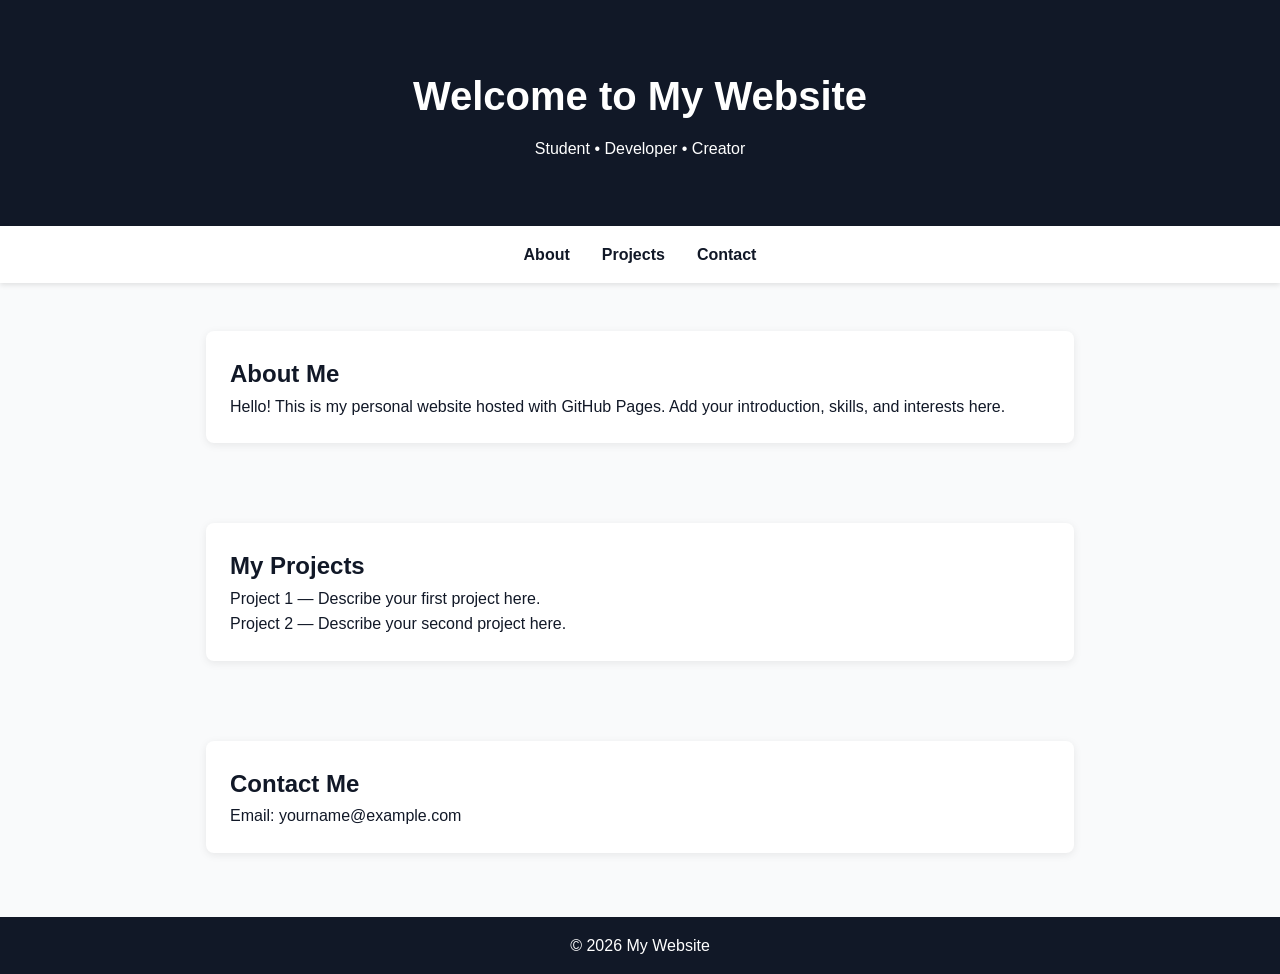
==== index.html @ 533569d4 "Rename HTML/index.html to index.html Move to root file" ====
<!DOCTYPE html>
<html lang="en">
<head>
    <meta charset="UTF-8">
    <meta name="viewport" content="width=device-width, initial-scale=1.0">
    <title>My Portfolio</title>
    <style>
        :root {
            --primary: #2563eb;
            --dark: #111827;
            --light: #f9fafb;
        }

        * {
            box-sizing: border-box;
            margin: 0;
            padding: 0;
        }

        body {
            font-family: Arial, sans-serif;
            line-height: 1.6;
            color: var(--dark);
            background: var(--light);
        }

        header {
            background: var(--dark);
            color: white;
            padding: 4rem 1rem;
            text-align: center;
        }

        header h1 {
            font-size: 2.5rem;
            margin-bottom: 0.5rem;
        }

        nav {
            background: white;
            box-shadow: 0 2px 5px rgba(0, 0, 0, 0.1);
        }

        nav ul {
            display: flex;
            justify-content: center;
            list-style: none;
        }

        nav a {
            display: block;
            padding: 1rem;
            color: var(--dark);
            text-decoration: none;
            font-weight: bold;
        }

        nav a:hover {
            color: var(--primary);
        }

        section {
            max-width: 900px;
            margin: 2rem auto;
            padding: 1rem;
        }

        .card {
            background: white;
            padding: 1.5rem;
            margin-bottom: 1rem;
            border-radius: 8px;
            box-shadow: 0 2px 8px rgba(0, 0, 0, 0.08);
        }

        footer {
            background: var(--dark);
            color: white;
            text-align: center;
            padding: 1rem;
            margin-top: 2rem;
        }

        @media (max-width: 600px) {
            header h1 {
                font-size: 2rem;
            }
        }
    </style>
</head>
<body>
    <header>
        <h1>Welcome to My Website</h1>
        <p>Student • Developer • Creator</p>
    </header>

    <nav>
        <ul>
            <li><a href="#about">About</a></li>
            <li><a href="#projects">Projects</a></li>
            <li><a href="#contact">Contact</a></li>
        </ul>
    </nav>

    <main>
        <section id="about">
            <div class="card">
                <h2>About Me</h2>
                <p>Hello! This is my personal website hosted with GitHub Pages. Add your introduction, skills, and interests here.</p>
            </div>
        </section>

        <section id="projects">
            <div class="card">
                <h2>My Projects</h2>
                <p>Project 1 — Describe your first project here.</p>
                <p>Project 2 — Describe your second project here.</p>
            </div>
        </section>

        <section id="contact">
            <div class="card">
                <h2>Contact Me</h2>
                <p>Email: yourname@example.com</p>
            </div>
        </section>
    </main>

    <footer>
        <p>&copy; 2026 My Website</p>
    </footer>
</body>
</html>
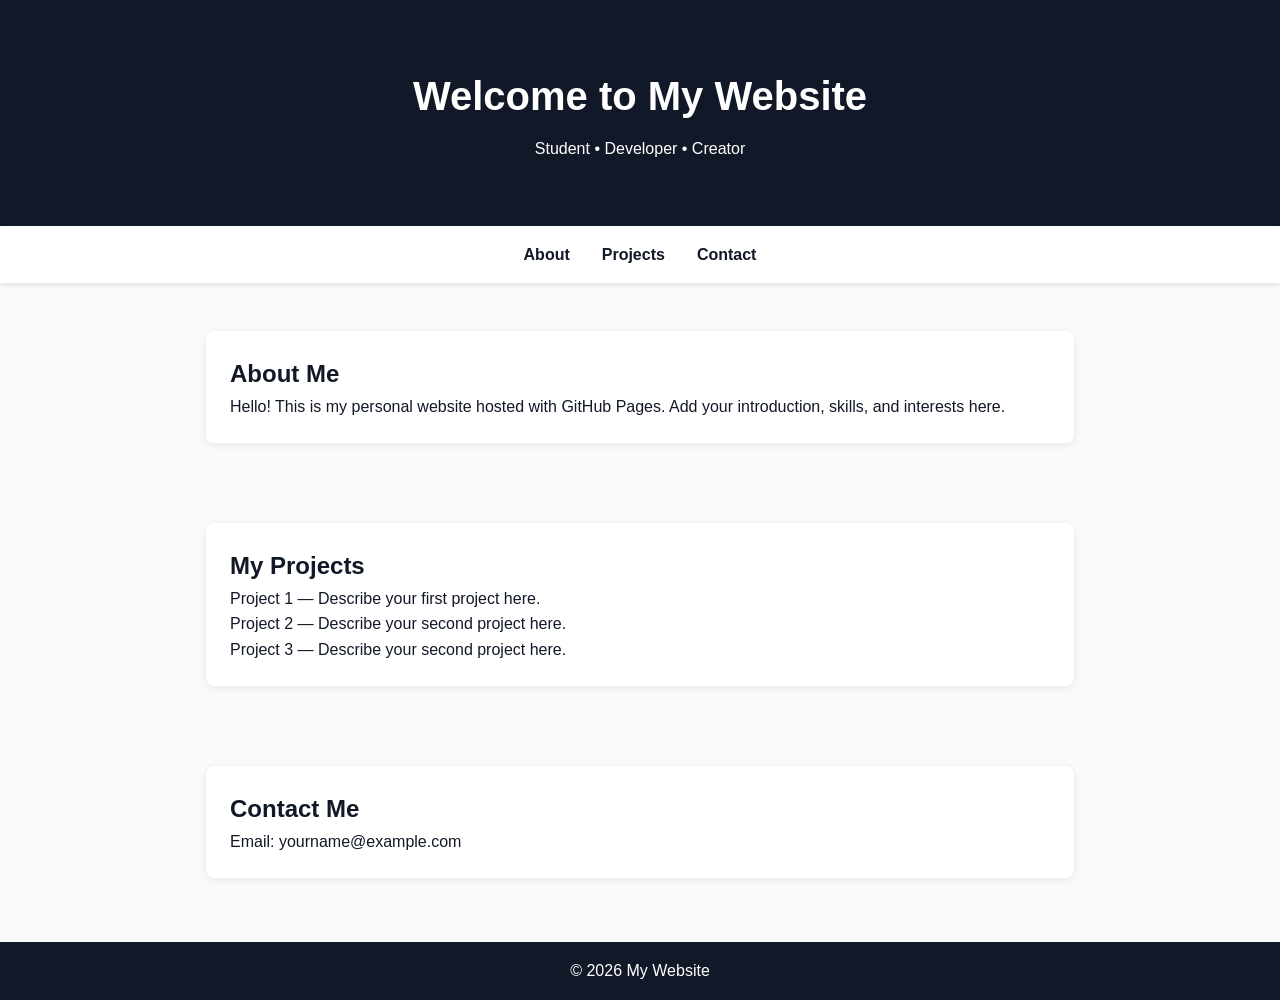
==== commit 53c3b615: "Add description for Project 3 in index.html" ====
--- a/index.html
+++ b/index.html
@@ -115,6 +115,7 @@
                 <h2>My Projects</h2>
                 <p>Project 1 — Describe your first project here.</p>
                 <p>Project 2 — Describe your second project here.</p>
+                <p>Project 3 — Describe your second project here.</p>
             </div>
         </section>
 
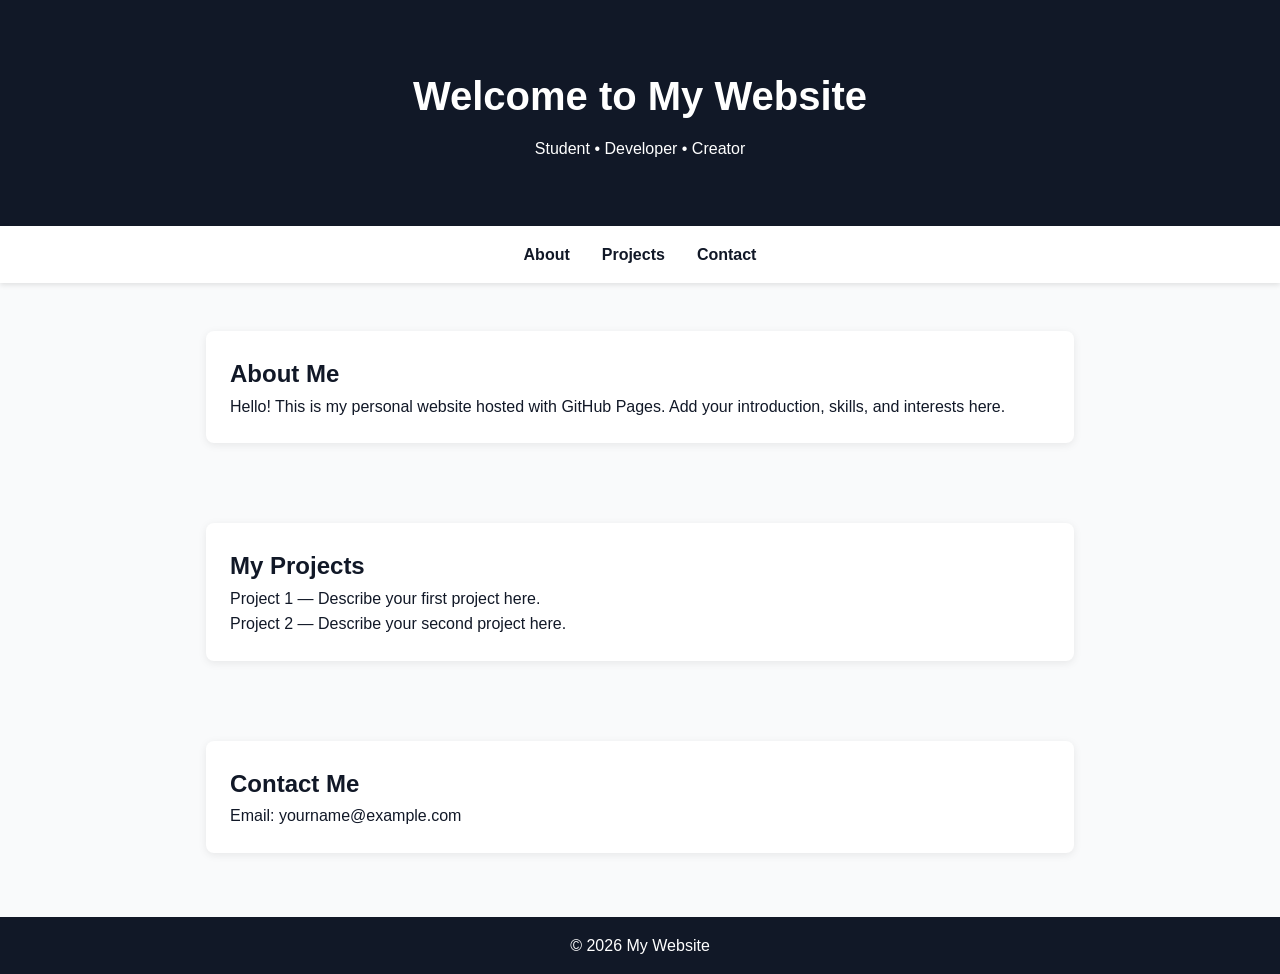
==== commit c3940c57: "New Css File Linked and No Change Occured" ====
--- a/index.html
+++ b/index.html
@@ -4,89 +4,7 @@
     <meta charset="UTF-8">
     <meta name="viewport" content="width=device-width, initial-scale=1.0">
     <title>My Portfolio</title>
-    <style>
-        :root {
-            --primary: #2563eb;
-            --dark: #111827;
-            --light: #f9fafb;
-        }
-
-        * {
-            box-sizing: border-box;
-            margin: 0;
-            padding: 0;
-        }
-
-        body {
-            font-family: Arial, sans-serif;
-            line-height: 1.6;
-            color: var(--dark);
-            background: var(--light);
-        }
-
-        header {
-            background: var(--dark);
-            color: white;
-            padding: 4rem 1rem;
-            text-align: center;
-        }
-
-        header h1 {
-            font-size: 2.5rem;
-            margin-bottom: 0.5rem;
-        }
-
-        nav {
-            background: white;
-            box-shadow: 0 2px 5px rgba(0, 0, 0, 0.1);
-        }
-
-        nav ul {
-            display: flex;
-            justify-content: center;
-            list-style: none;
-        }
-
-        nav a {
-            display: block;
-            padding: 1rem;
-            color: var(--dark);
-            text-decoration: none;
-            font-weight: bold;
-        }
-
-        nav a:hover {
-            color: var(--primary);
-        }
-
-        section {
-            max-width: 900px;
-            margin: 2rem auto;
-            padding: 1rem;
-        }
-
-        .card {
-            background: white;
-            padding: 1.5rem;
-            margin-bottom: 1rem;
-            border-radius: 8px;
-            box-shadow: 0 2px 8px rgba(0, 0, 0, 0.08);
-        }
-
-        footer {
-            background: var(--dark);
-            color: white;
-            text-align: center;
-            padding: 1rem;
-            margin-top: 2rem;
-        }
-
-        @media (max-width: 600px) {
-            header h1 {
-                font-size: 2rem;
-            }
-        }
-    </style>
+    <link rel="stylesheet" href="./CSS/stylesheet.css">
 </head>
 <body>
     <header>
@@ -115,7 +33,6 @@
                 <h2>My Projects</h2>
                 <p>Project 1 — Describe your first project here.</p>
                 <p>Project 2 — Describe your second project here.</p>
-                <p>Project 3 — Describe your second project here.</p>
             </div>
         </section>
 
--- a/CSS/stylesheet.css
+++ b/CSS/stylesheet.css
@@ -0,0 +1,81 @@
+:root {
+            --primary: #2563eb;
+            --dark: #111827;
+            --light: #f9fafb;
+        }
+
+        * {
+            box-sizing: border-box;
+            margin: 0;
+            padding: 0;
+        }
+
+        body {
+            font-family: Arial, sans-serif;
+            line-height: 1.6;
+            color: var(--dark);
+            background: var(--light);
+        }
+
+        header {
+            background: var(--dark);
+            color: white;
+            padding: 4rem 1rem;
+            text-align: center;
+        }
+
+        header h1 {
+            font-size: 2.5rem;
+            margin-bottom: 0.5rem;
+        }
+
+        nav {
+            background: white;
+            box-shadow: 0 2px 5px rgba(0, 0, 0, 0.1);
+        }
+
+        nav ul {
+            display: flex;
+            justify-content: center;
+            list-style: none;
+        }
+
+        nav a {
+            display: block;
+            padding: 1rem;
+            color: var(--dark);
+            text-decoration: none;
+            font-weight: bold;
+        }
+
+        nav a:hover {
+            color: var(--primary);
+        }
+
+        section {
+            max-width: 900px;
+            margin: 2rem auto;
+            padding: 1rem;
+        }
+
+        .card {
+            background: white;
+            padding: 1.5rem;
+            margin-bottom: 1rem;
+            border-radius: 8px;
+            box-shadow: 0 2px 8px rgba(0, 0, 0, 0.08);
+        }
+
+        footer {
+            background: var(--dark);
+            color: white;
+            text-align: center;
+            padding: 1rem;
+            margin-top: 2rem;
+        }
+
+        @media (max-width: 600px) {
+            header h1 {
+                font-size: 2rem;
+            }
+        }
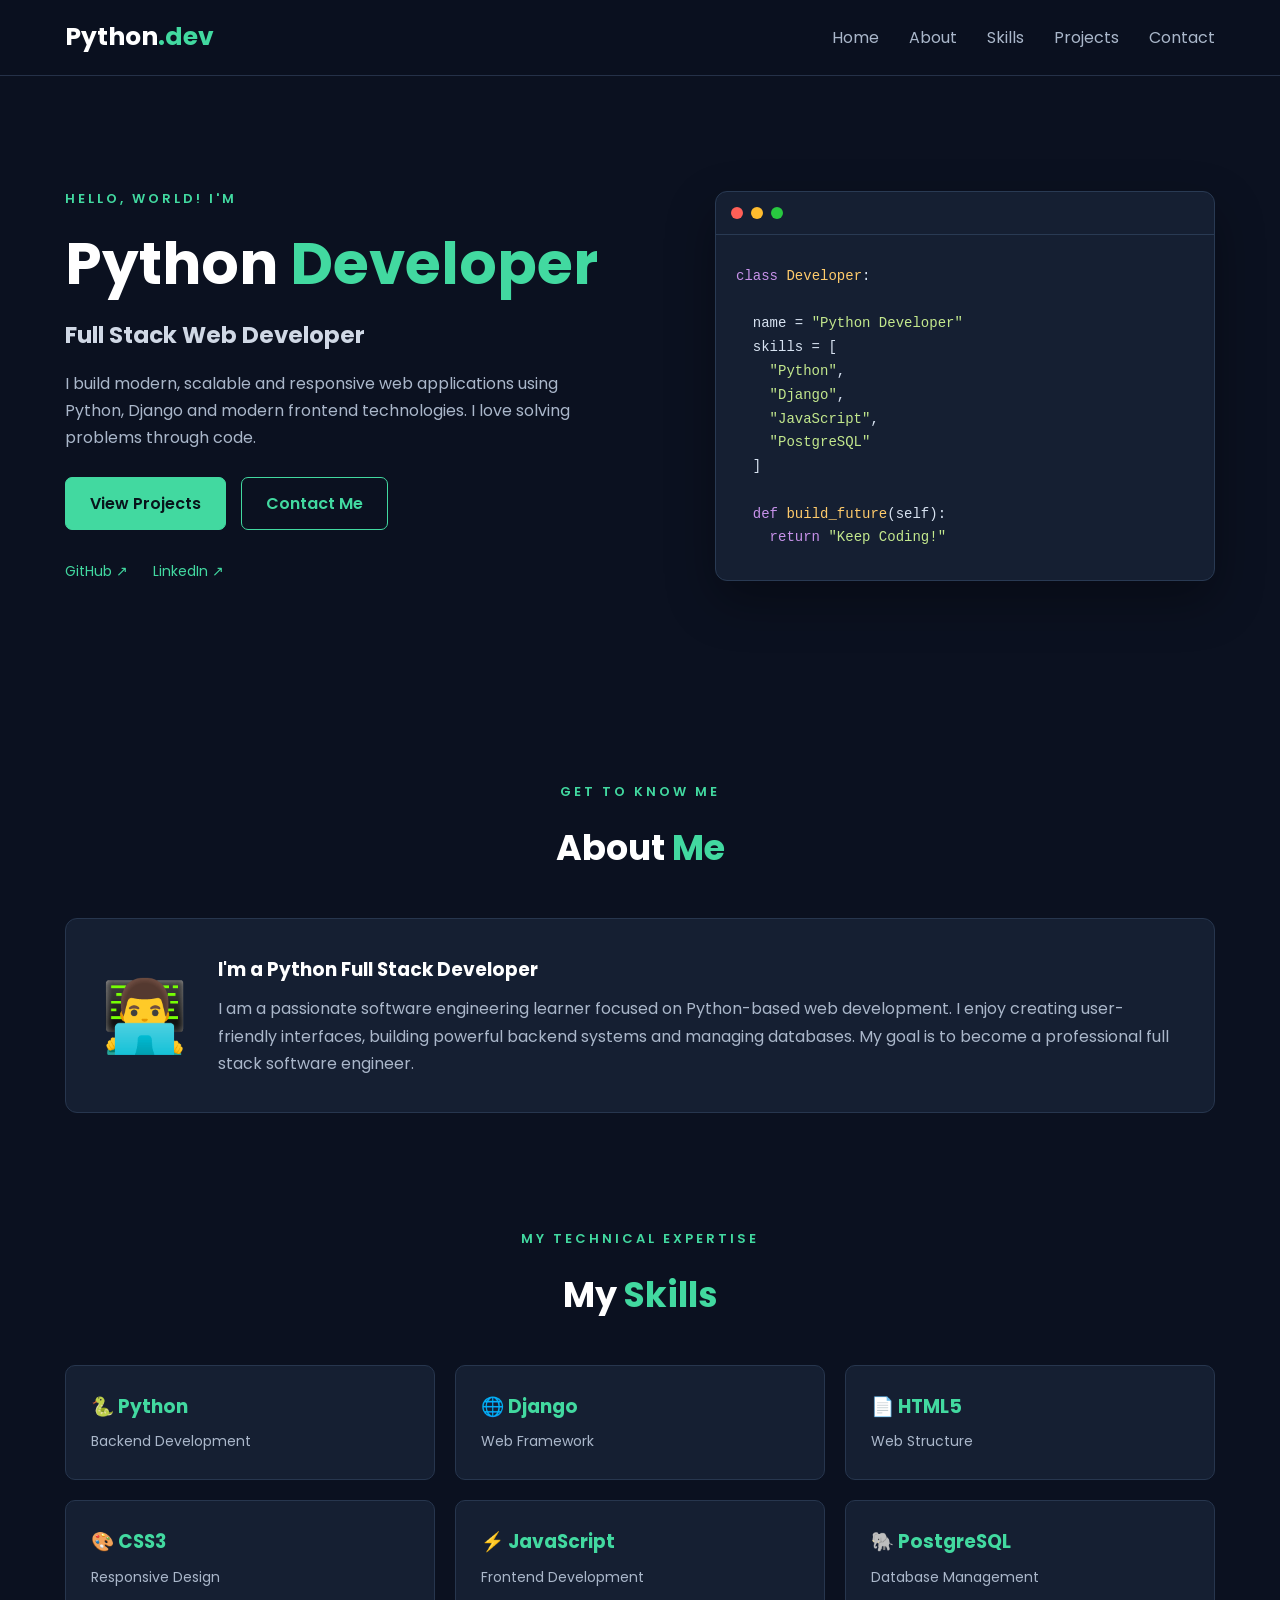
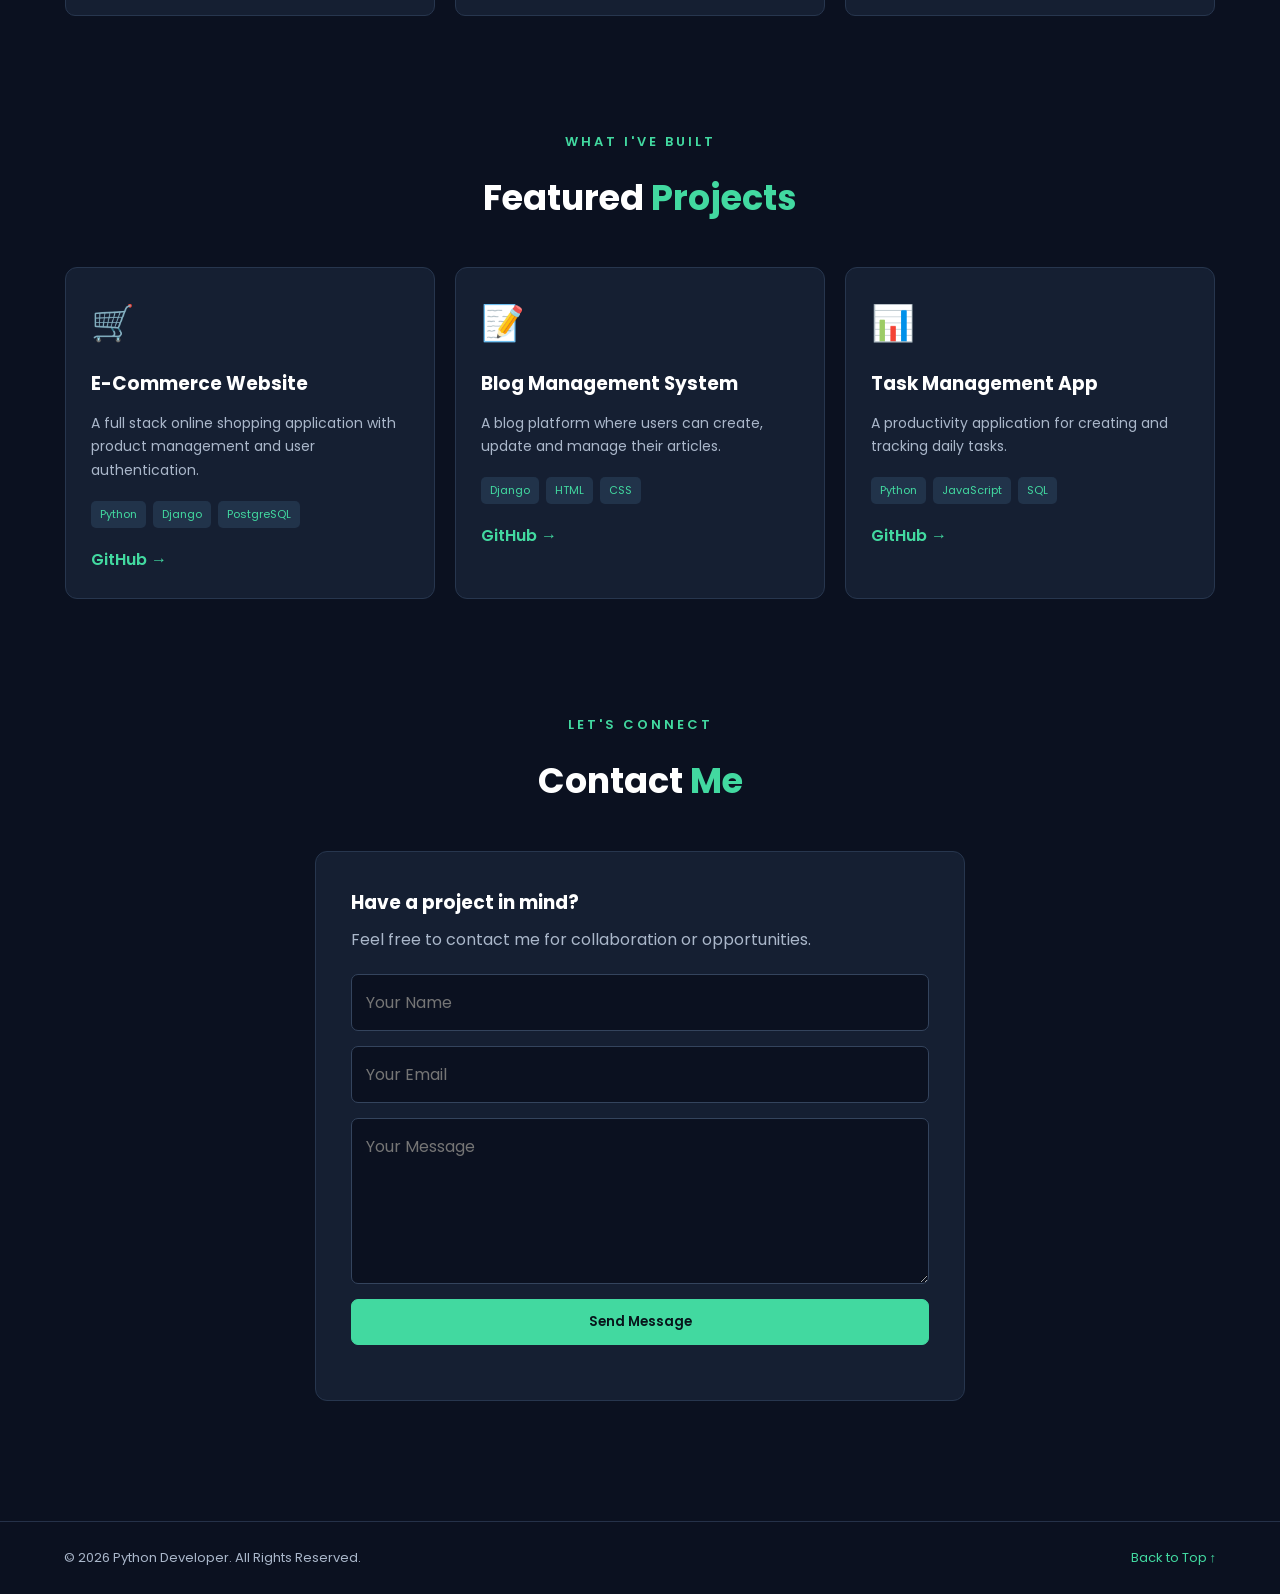
==== commit 6d78f4d8: "2 New File Add and 1 Picture Add" ====
--- a/index.html
+++ b/index.html
@@ -1,51 +1,183 @@
+
 <!DOCTYPE html>
 <html lang="en">
 <head>
-    <meta charset="UTF-8">
-    <meta name="viewport" content="width=device-width, initial-scale=1.0">
-    <title>My Portfolio</title>
-    <link rel="stylesheet" href="./CSS/stylesheet.css">
+  <meta charset="UTF-8">
+  <meta name="viewport" content="width=device-width, initial-scale=1.0">
+  <meta name="description" content="Python Full Stack Developer Portfolio">
+  <title>Python Developer | Portfolio</title>
+  <link rel="stylesheet" href="style_for_my_page.css">
+  <link rel="preconnect" href="https://fonts.googleapis.com">
+  <link href="https://fonts.googleapis.com/css2?family=Poppins:wght@300;400;500;600;700;800&display=swap" rel="stylesheet">
 </head>
 <body>
-    <header>
-        <h1>Welcome to My Website</h1>
-        <p>Student • Developer • Creator</p>
-    </header>
 
-    <nav>
-        <ul>
-            <li><a href="#about">About</a></li>
-            <li><a href="#projects">Projects</a></li>
-            <li><a href="#contact">Contact</a></li>
-        </ul>
+  <!-- Navbar -->
+  <header>
+    <nav class="navbar container">
+      <a href="#home" class="logo">Python<span>.dev</span></a>
+
+      <button class="menu-toggle" id="menuToggle" aria-label="Toggle navigation" aria-expanded="false">
+        ☰
+      </button>
+
+      <ul class="nav-links" id="navLinks">
+        <li><a href="#home">Home</a></li>
+        <li><a href="#about">About</a></li>
+        <li><a href="#skills">Skills</a></li>
+        <li><a href="#projects">Projects</a></li>
+        <li><a href="#contact">Contact</a></li>
+      </ul>
     </nav>
+  </header>
 
-    <main>
-        <section id="about">
-            <div class="card">
-                <h2>About Me</h2>
-                <p>Hello! This is my personal website hosted with GitHub Pages. Add your introduction, skills, and interests here.</p>
-            </div>
-        </section>
+  <!-- Hero -->
+  <section class="hero container" id="home">
+    <div class="hero-content">
+      <p class="subtitle">HELLO, WORLD! I'M</p>
 
-        <section id="projects">
-            <div class="card">
-                <h2>My Projects</h2>
-                <p>Project 1 — Describe your first project here.</p>
-                <p>Project 2 — Describe your second project here.</p>
-            </div>
-        </section>
+      <h1>Python <span>Developer</span></h1>
 
-        <section id="contact">
-            <div class="card">
-                <h2>Contact Me</h2>
-                <p>Email: yourname@example.com</p>
-            </div>
-        </section>
-    </main>
+      <h2>Full Stack Web Developer</h2>
 
-    <footer>
-        <p>&copy; 2026 My Website</p>
-    </footer>
+      <p class="hero-description">
+        I build modern, scalable and responsive web applications
+        using Python, Django and modern frontend technologies.
+        I love solving problems through code.
+      </p>
+
+      <div class="hero-buttons">
+        <a href="#projects" class="btn primary">View Projects</a>
+        <a href="#contact" class="btn secondary">Contact Me</a>
+      </div>
+
+      <div class="social-links">
+        <a href="https://github.com/" target="_blank" rel="noopener noreferrer">GitHub ↗</a>
+        <a href="https://linkedin.com/" target="_blank" rel="noopener noreferrer">LinkedIn ↗</a>
+      </div>
+    </div>
+
+    <div class="hero-card">
+      <div class="code-window">
+        <div class="window-header">
+          <span></span><span></span><span></span>
+        </div>
+        <pre><code><span class="purple">class</span> <span class="yellow">Developer</span>:
+
+  name = <span class="green">"Python Developer"</span>
+  skills = [
+    <span class="green">"Python"</span>,
+    <span class="green">"Django"</span>,
+    <span class="green">"JavaScript"</span>,
+    <span class="green">"PostgreSQL"</span>
+  ]
+
+  <span class="purple">def</span> <span class="yellow">build_future</span>(self):
+    <span class="purple">return</span> <span class="green">"Keep Coding!"</span></code></pre>
+      </div>
+    </div>
+  </section>
+
+  <!-- About -->
+  <section class="section container" id="about">
+    <div class="section-heading">
+      <p class="subtitle">GET TO KNOW ME</p>
+      <h2>About <span>Me</span></h2>
+    </div>
+
+    <div class="about-content">
+      <div class="about-icon">👨‍💻</div>
+      <div>
+        <h3>I'm a Python Full Stack Developer</h3>
+        <p>
+          I am a passionate software engineering learner focused on
+          Python-based web development. I enjoy creating user-friendly
+          interfaces, building powerful backend systems and managing
+          databases. My goal is to become a professional full stack
+          software engineer.
+        </p>
+      </div>
+    </div>
+  </section>
+
+  <!-- Skills -->
+  <section class="section container" id="skills">
+    <div class="section-heading">
+      <p class="subtitle">MY TECHNICAL EXPERTISE</p>
+      <h2>My <span>Skills</span></h2>
+    </div>
+
+    <div class="skills-grid">
+      <div class="skill-card"><h3>🐍 Python</h3><p>Backend Development</p></div>
+      <div class="skill-card"><h3>🌐 Django</h3><p>Web Framework</p></div>
+      <div class="skill-card"><h3>📄 HTML5</h3><p>Web Structure</p></div>
+      <div class="skill-card"><h3>🎨 CSS3</h3><p>Responsive Design</p></div>
+      <div class="skill-card"><h3>⚡ JavaScript</h3><p>Frontend Development</p></div>
+      <div class="skill-card"><h3>🐘 PostgreSQL</h3><p>Database Management</p></div>
+    </div>
+  </section>
+
+  <!-- Projects -->
+  <section class="section container" id="projects">
+    <div class="section-heading">
+      <p class="subtitle">WHAT I'VE BUILT</p>
+      <h2>Featured <span>Projects</span></h2>
+    </div>
+
+    <div class="projects-grid">
+      <article class="project-card">
+        <div class="project-icon">🛒</div>
+        <h3>E-Commerce Website</h3>
+        <p>A full stack online shopping application with product management and user authentication.</p>
+        <div class="tags"><span>Python</span><span>Django</span><span>PostgreSQL</span></div>
+        <a href="https://github.com/" target="_blank" rel="noopener noreferrer">GitHub →</a>
+      </article>
+
+      <article class="project-card">
+        <div class="project-icon">📝</div>
+        <h3>Blog Management System</h3>
+        <p>A blog platform where users can create, update and manage their articles.</p>
+        <div class="tags"><span>Django</span><span>HTML</span><span>CSS</span></div>
+        <a href="https://github.com/" target="_blank" rel="noopener noreferrer">GitHub →</a>
+      </article>
+
+      <article class="project-card">
+        <div class="project-icon">📊</div>
+        <h3>Task Management App</h3>
+        <p>A productivity application for creating and tracking daily tasks.</p>
+        <div class="tags"><span>Python</span><span>JavaScript</span><span>SQL</span></div>
+        <a href="https://github.com/" target="_blank" rel="noopener noreferrer">GitHub →</a>
+      </article>
+    </div>
+  </section>
+
+  <!-- Contact -->
+  <section class="section container" id="contact">
+    <div class="section-heading">
+      <p class="subtitle">LET'S CONNECT</p>
+      <h2>Contact <span>Me</span></h2>
+    </div>
+
+    <div class="contact-box">
+      <h3>Have a project in mind?</h3>
+      <p>Feel free to contact me for collaboration or opportunities.</p>
+
+      <form id="contactForm">
+        <input type="text" id="name" placeholder="Your Name" required>
+        <input type="email" id="email" placeholder="Your Email" required>
+        <textarea id="message" placeholder="Your Message" rows="5" required></textarea>
+        <button type="submit" class="btn primary">Send Message</button>
+      </form>
+      <p id="formStatus" role="status"></p>
+    </div>
+  </section>
+
+  <!-- Footer -->
+  <footer>
+    <p>© <span id="year"></span> Python Developer. All Rights Reserved.</p>
+    <a href="#home">Back to Top ↑</a>
+  </footer>
+
+  <script src="script.js"></script>
 </body>
 </html>
--- a/style_for_my_page.css
+++ b/style_for_my_page.css
@@ -0,0 +1,435 @@
+
+/* Global */
+* {
+  margin: 0;
+  padding: 0;
+  box-sizing: border-box;
+  scroll-behavior: smooth;
+}
+
+:root {
+  --bg: #0b1120;
+  --card: #151f32;
+  --green: #42d9a0;
+  --text: #ffffff;
+  --muted: #aab7ca;
+}
+
+body {
+  font-family: 'Poppins', sans-serif;
+  background: var(--bg);
+  color: var(--text);
+  line-height: 1.7;
+}
+
+a {
+  text-decoration: none;
+  color: inherit;
+}
+
+.container {
+  width: 90%;
+  max-width: 1150px;
+  margin: auto;
+}
+
+/* Navbar */
+header {
+  position: sticky;
+  top: 0;
+  z-index: 100;
+  background: rgba(11,17,32,.95);
+  backdrop-filter: blur(12px);
+  border-bottom: 1px solid #253148;
+}
+
+.navbar {
+  min-height: 75px;
+  display: flex;
+  align-items: center;
+  justify-content: space-between;
+}
+
+.logo {
+  font-size: 25px;
+  font-weight: 700;
+}
+
+.logo span, h1 span, h2 span {
+  color: var(--green);
+}
+
+.nav-links {
+  display: flex;
+  gap: 30px;
+  list-style: none;
+}
+
+.nav-links a {
+  color: var(--muted);
+  transition: .3s;
+}
+
+.nav-links a:hover {
+  color: var(--green);
+}
+
+.menu-toggle {
+  display: none;
+  background: transparent;
+  color: white;
+  border: 0;
+  font-size: 27px;
+  cursor: pointer;
+}
+
+/* Hero */
+.hero {
+  min-height: 620px;
+  display: grid;
+  grid-template-columns: 1.2fr 1fr;
+  align-items: center;
+  gap: 50px;
+  padding-top: 50px;
+  padding-bottom: 50px;
+}
+
+.subtitle {
+  color: var(--green);
+  font-size: 13px;
+  font-weight: 600;
+  letter-spacing: 3px;
+  margin-bottom: 15px;
+}
+
+.hero h1 {
+  font-size: clamp(35px, 5vw, 58px);
+  line-height: 1.3;
+}
+
+.hero h2 {
+  font-size: 23px;
+  margin: 15px 0;
+  color: #d0d8e5;
+}
+
+.hero-description {
+  color: var(--muted);
+  max-width: 550px;
+  margin-bottom: 25px;
+}
+
+.hero-buttons {
+  display: flex;
+  flex-wrap: wrap;
+  gap: 15px;
+}
+
+.btn {
+  display: inline-block;
+  padding: 12px 24px;
+  border-radius: 7px;
+  font-weight: 600;
+  border: 1px solid var(--green);
+  cursor: pointer;
+  font-family: inherit;
+  transition: .3s;
+}
+
+.primary {
+  background: var(--green);
+  color: #08151b;
+}
+
+.secondary {
+  color: var(--green);
+}
+
+.btn:hover {
+  transform: translateY(-3px);
+  box-shadow: 0 5px 20px #42d9a033;
+}
+
+.social-links {
+  display: flex;
+  gap: 25px;
+  margin-top: 30px;
+  color: var(--green);
+  font-size: 14px;
+}
+
+/* Code window */
+.code-window {
+  background: #151f32;
+  border: 1px solid #293a53;
+  border-radius: 12px;
+  overflow: hidden;
+  box-shadow: 0 20px 50px #0005;
+}
+
+.window-header {
+  padding: 15px;
+  border-bottom: 1px solid #293a53;
+  display: flex;
+  gap: 8px;
+}
+
+.window-header span {
+  width: 12px;
+  height: 12px;
+  border-radius: 50%;
+  background: #ff5f57;
+}
+
+.window-header span:nth-child(2) {
+  background: #febc2e;
+}
+
+.window-header span:nth-child(3) {
+  background: #28c840;
+}
+
+pre {
+  padding: 30px 20px;
+  overflow-x: auto;
+  color: #d7e2f1;
+  font-size: 14px;
+}
+
+.purple { color: #c792ea; }
+.yellow { color: #ffcb6b; }
+.green { color: #c3e88d; }
+
+/* Sections */
+.section {
+  padding-top: 85px;
+  padding-bottom: 30px;
+}
+
+.section-heading {
+  text-align: center;
+  margin-bottom: 40px;
+}
+
+.section-heading h2 {
+  font-size: 35px;
+}
+
+/* About */
+.about-content {
+  background: var(--card);
+  border: 1px solid #27364e;
+  border-radius: 12px;
+  padding: 35px;
+  display: flex;
+  align-items: center;
+  gap: 30px;
+}
+
+.about-icon {
+  font-size: 70px;
+}
+
+.about-content p {
+  color: var(--muted);
+  margin-top: 10px;
+}
+
+/* Skills */
+.skills-grid {
+  display: grid;
+  grid-template-columns: repeat(3, 1fr);
+  gap: 20px;
+}
+
+.skill-card {
+  background: var(--card);
+  padding: 25px;
+  border: 1px solid #27364e;
+  border-radius: 10px;
+  transition: .3s;
+}
+
+.skill-card:hover, .project-card:hover {
+  transform: translateY(-7px);
+  border-color: var(--green);
+}
+
+.skill-card h3 {
+  color: var(--green);
+  margin-bottom: 8px;
+}
+
+.skill-card p {
+  color: var(--muted);
+  font-size: 14px;
+}
+
+/* Projects */
+.projects-grid {
+  display: grid;
+  grid-template-columns: repeat(3, 1fr);
+  gap: 20px;
+}
+
+.project-card {
+  background: var(--card);
+  border: 1px solid #27364e;
+  border-radius: 12px;
+  padding: 25px;
+  transition: .3s;
+}
+
+.project-icon {
+  font-size: 35px;
+  margin-bottom: 15px;
+}
+
+.project-card p {
+  color: var(--muted);
+  font-size: 14px;
+  margin: 12px 0;
+}
+
+.tags {
+  display: flex;
+  flex-wrap: wrap;
+  gap: 7px;
+  margin: 18px 0;
+}
+
+.tags span {
+  background: #21334a;
+  color: var(--green);
+  padding: 4px 9px;
+  border-radius: 5px;
+  font-size: 11px;
+}
+
+.project-card a {
+  color: var(--green);
+  font-weight: 600;
+}
+
+/* Contact */
+.contact-box {
+  max-width: 650px;
+  margin: auto;
+  background: var(--card);
+  padding: 35px;
+  border-radius: 12px;
+  border: 1px solid #27364e;
+}
+
+.contact-box > p {
+  color: var(--muted);
+  margin: 8px 0 20px;
+}
+
+#contactForm {
+  display: grid;
+  gap: 15px;
+}
+
+#contactForm input,
+#contactForm textarea {
+  width: 100%;
+  padding: 14px;
+  border: 1px solid #34445d;
+  background: #0b1120;
+  color: white;
+  border-radius: 7px;
+  font: inherit;
+  outline: none;
+}
+
+#contactForm input:focus,
+#contactForm textarea:focus {
+  border-color: var(--green);
+}
+
+#formStatus {
+  color: var(--green);
+  margin-top: 12px;
+}
+
+/* Footer */
+footer {
+  margin-top: 90px;
+  padding: 25px 5%;
+  border-top: 1px solid #253148;
+  display: flex;
+  justify-content: space-between;
+  gap: 15px;
+  color: var(--muted);
+  font-size: 13px;
+}
+
+footer a {
+  color: var(--green);
+}
+
+/* Responsive */
+@media (max-width: 850px) {
+  .hero {
+    grid-template-columns: 1fr;
+    padding-top: 80px;
+  }
+
+  .skills-grid,
+  .projects-grid {
+    grid-template-columns: repeat(2, 1fr);
+  }
+}
+
+@media (max-width: 600px) {
+  .menu-toggle {
+    display: block;
+  }
+
+  .nav-links {
+    display: none;
+    position: absolute;
+    top: 75px;
+    left: 0;
+    width: 100%;
+    background: #111b2c;
+    padding: 20px 5%;
+    flex-direction: column;
+    gap: 15px;
+  }
+
+  .nav-links.active {
+    display: flex;
+  }
+
+  .hero {
+    min-height: auto;
+    padding-top: 65px;
+  }
+
+  .hero h1 {
+    font-size: 38px;
+  }
+
+  .skills-grid,
+  .projects-grid {
+    grid-template-columns: 1fr;
+  }
+
+  .about-content {
+    flex-direction: column;
+    text-align: center;
+    padding: 25px;
+  }
+
+  .contact-box {
+    padding: 20px;
+  }
+
+footer {
+    flex-direction: column;
+    align-items: center;
+    text-align: center;
+    }
+}
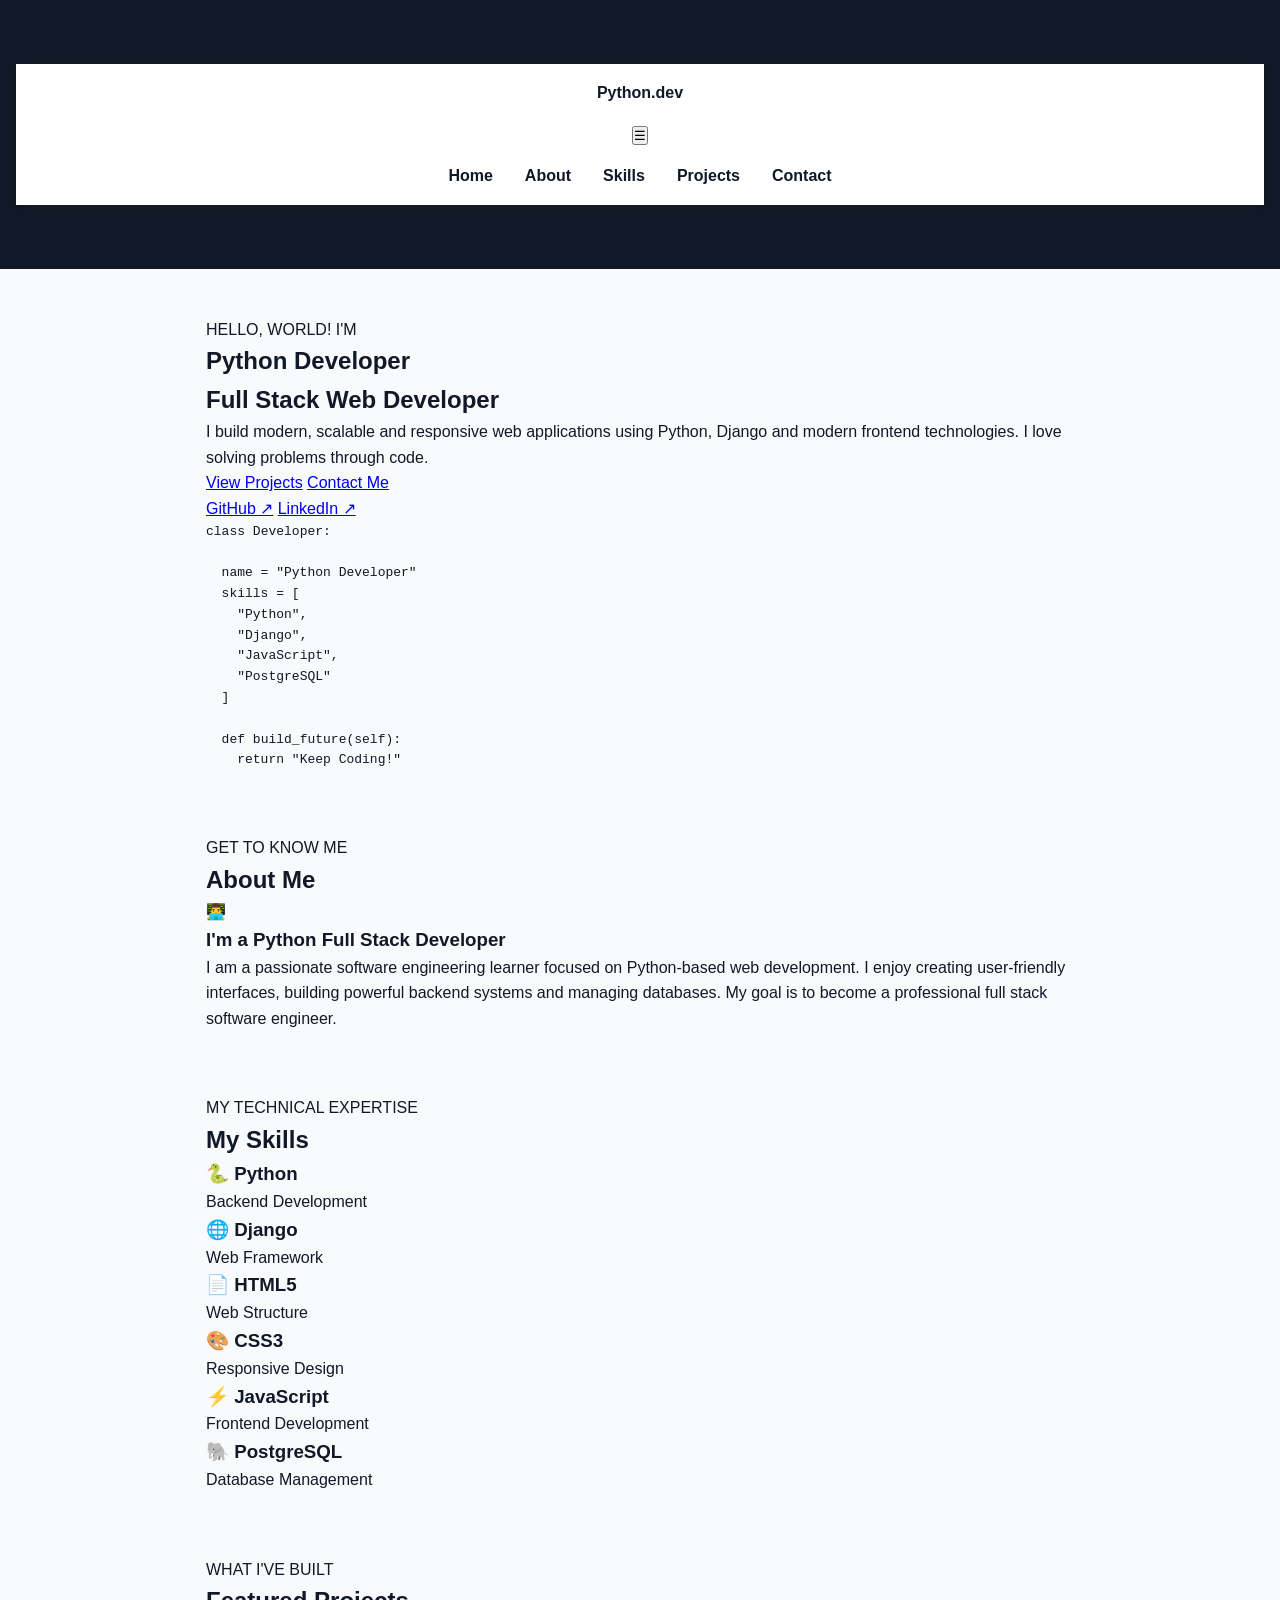
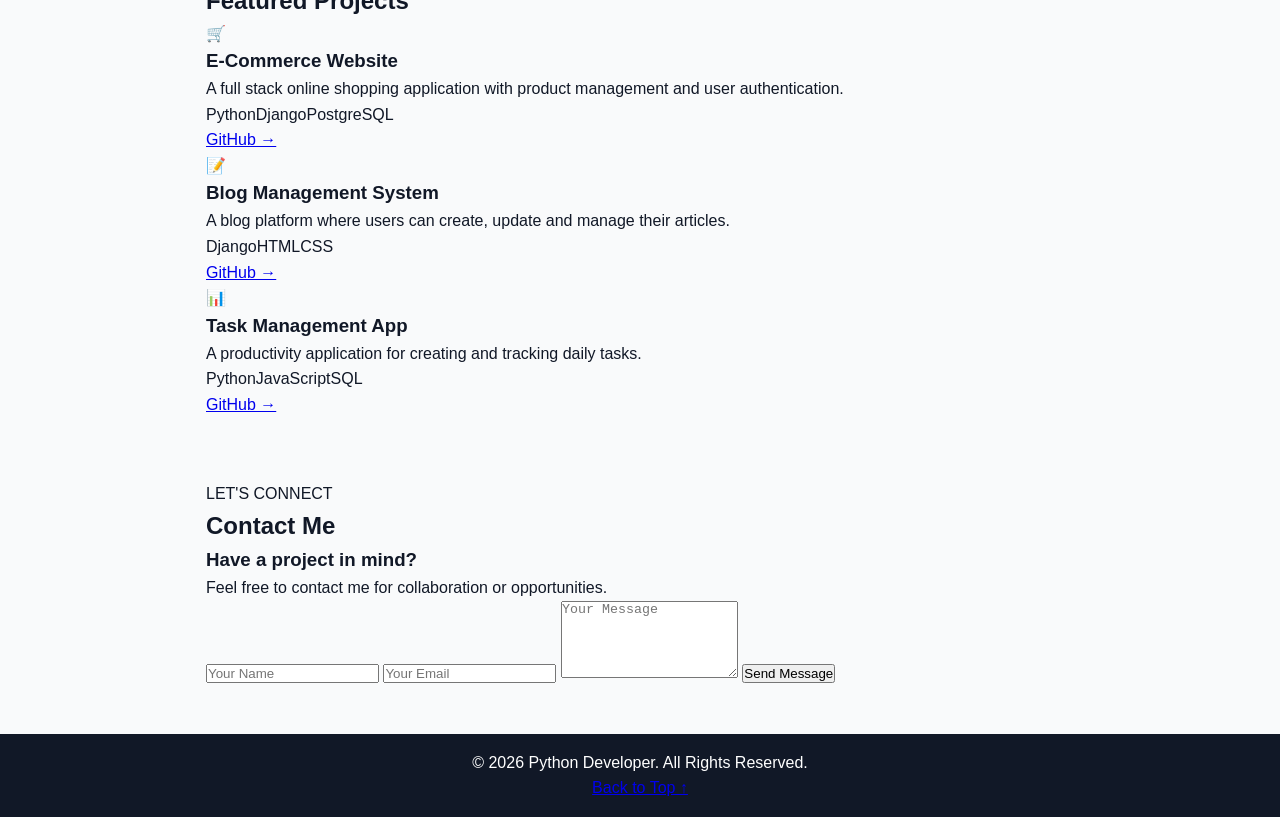
==== commit 9dbf75b7: "Merge branch 'live-branch' of github.com:Mokaddes1995/Batch-14 into live-branch" ====
--- a/index.html
+++ b/index.html
@@ -2,13 +2,92 @@
 <!DOCTYPE html>
 <html lang="en">
 <head>
-  <meta charset="UTF-8">
-  <meta name="viewport" content="width=device-width, initial-scale=1.0">
-  <meta name="description" content="Python Full Stack Developer Portfolio">
-  <title>Python Developer | Portfolio</title>
-  <link rel="stylesheet" href="style_for_my_page.css">
-  <link rel="preconnect" href="https://fonts.googleapis.com">
-  <link href="https://fonts.googleapis.com/css2?family=Poppins:wght@300;400;500;600;700;800&display=swap" rel="stylesheet">
+    <meta charset="UTF-8">
+    <meta name="viewport" content="width=device-width, initial-scale=1.0">
+    <title>My Portfolio</title>
+    <style>
+        :root {
+            --primary: #2563eb;
+            --dark: #111827;
+            --light: #f9fafb;
+        }
+
+        * {
+            box-sizing: border-box;
+            margin: 0;
+            padding: 0;
+        }
+
+        body {
+            font-family: Arial, sans-serif;
+            line-height: 1.6;
+            color: var(--dark);
+            background: var(--light);
+        }
+
+        header {
+            background: var(--dark);
+            color: white;
+            padding: 4rem 1rem;
+            text-align: center;
+        }
+
+        header h1 {
+            font-size: 2.5rem;
+            margin-bottom: 0.5rem;
+        }
+
+        nav {
+            background: white;
+            box-shadow: 0 2px 5px rgba(0, 0, 0, 0.1);
+        }
+
+        nav ul {
+            display: flex;
+            justify-content: center;
+            list-style: none;
+        }
+
+        nav a {
+            display: block;
+            padding: 1rem;
+            color: var(--dark);
+            text-decoration: none;
+            font-weight: bold;
+        }
+
+        nav a:hover {
+            color: var(--primary);
+        }
+
+        section {
+            max-width: 900px;
+            margin: 2rem auto;
+            padding: 1rem;
+        }
+
+        .card {
+            background: white;
+            padding: 1.5rem;
+            margin-bottom: 1rem;
+            border-radius: 8px;
+            box-shadow: 0 2px 8px rgba(0, 0, 0, 0.08);
+        }
+
+        footer {
+            background: var(--dark);
+            color: white;
+            text-align: center;
+            padding: 1rem;
+            margin-top: 2rem;
+        }
+
+        @media (max-width: 600px) {
+            header h1 {
+                font-size: 2rem;
+            }
+        }
+    </style>
 </head>
 <body>
 
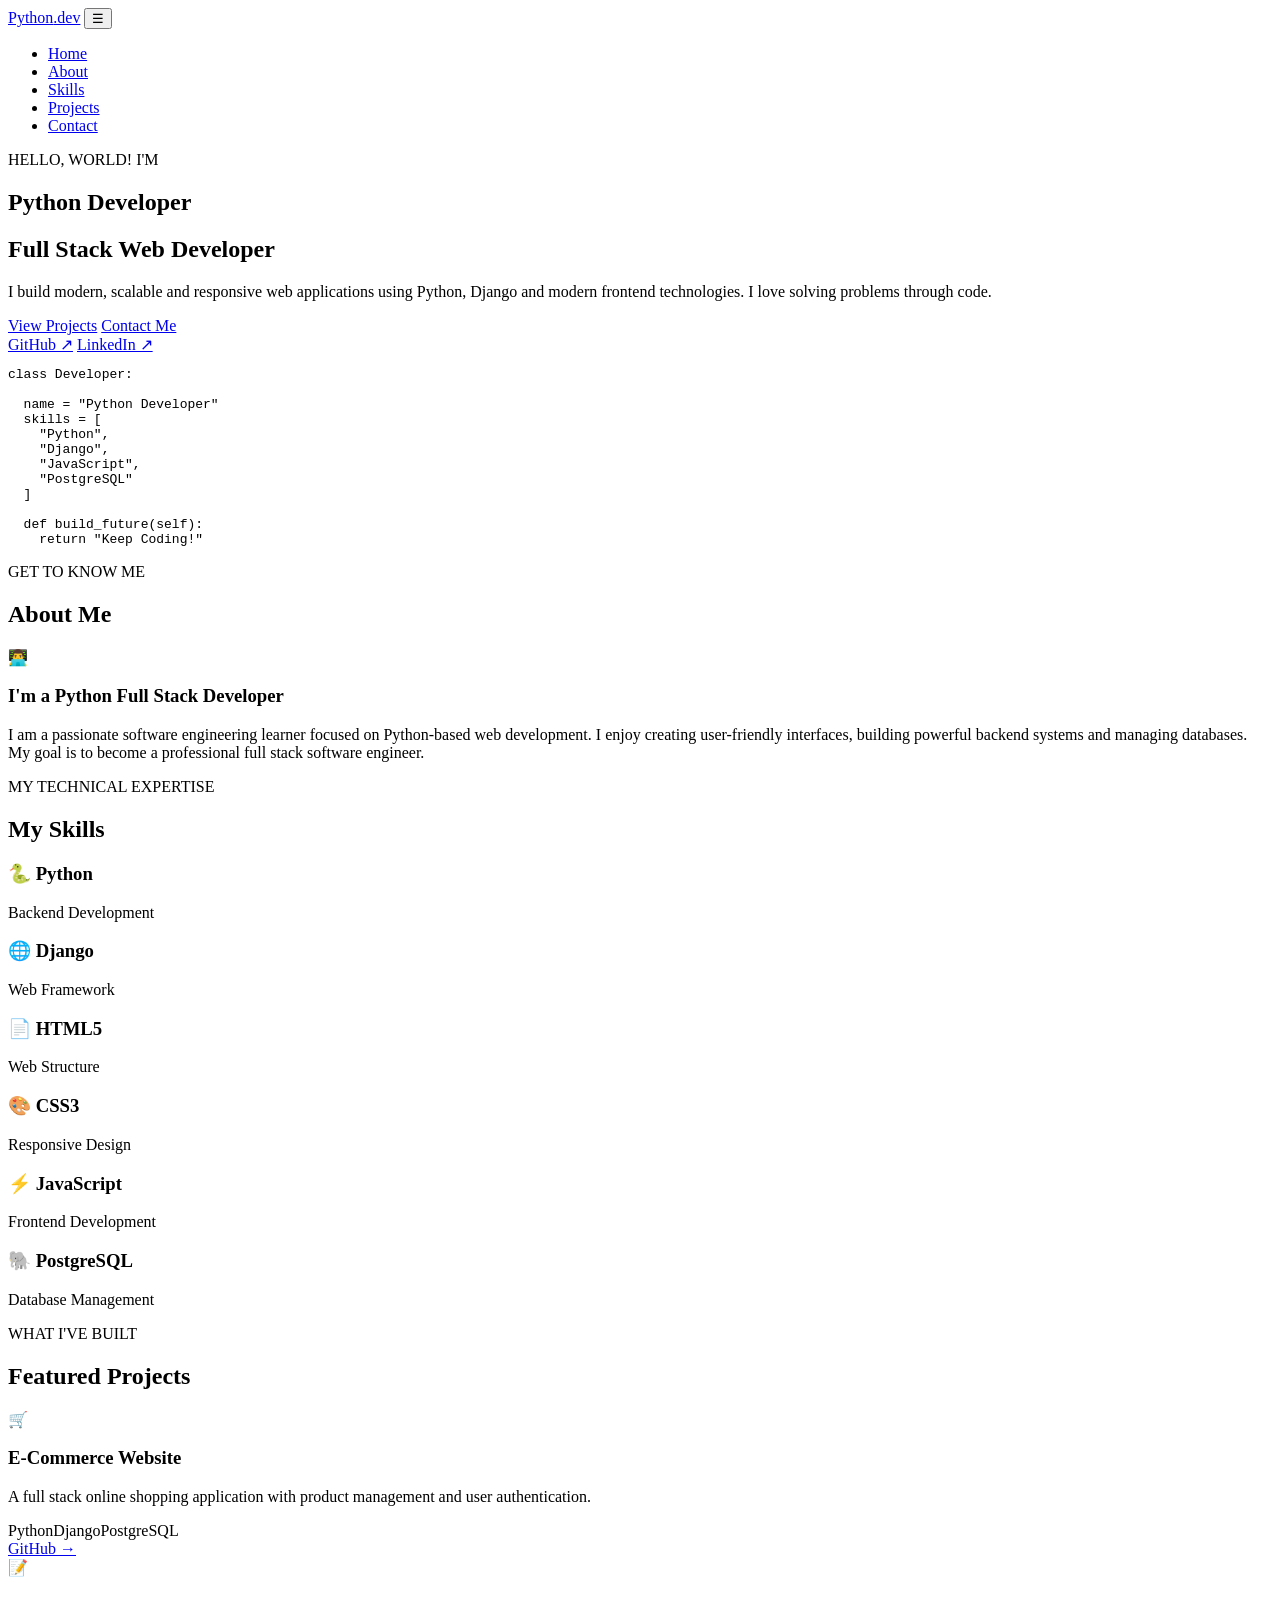
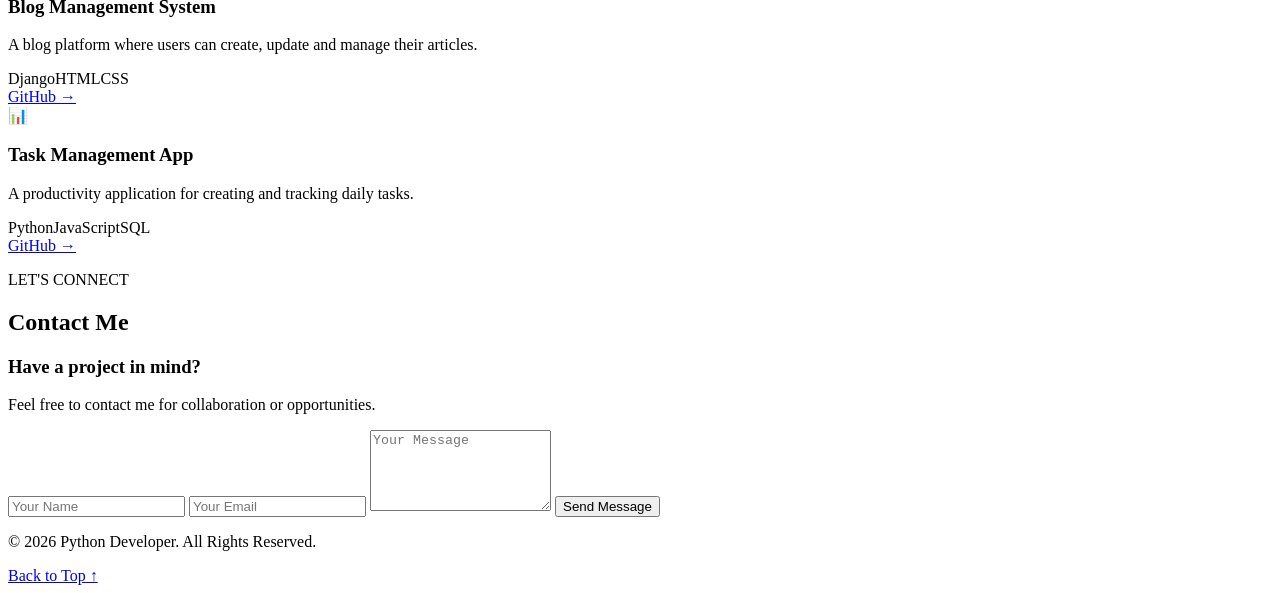
==== commit 86ceff1a: "Old Style Remove" ====
--- a/index.html
+++ b/index.html
@@ -5,89 +5,7 @@
     <meta charset="UTF-8">
     <meta name="viewport" content="width=device-width, initial-scale=1.0">
     <title>My Portfolio</title>
-    <style>
-        :root {
-            --primary: #2563eb;
-            --dark: #111827;
-            --light: #f9fafb;
-        }
 
-        * {
-            box-sizing: border-box;
-            margin: 0;
-            padding: 0;
-        }
-
-        body {
-            font-family: Arial, sans-serif;
-            line-height: 1.6;
-            color: var(--dark);
-            background: var(--light);
-        }
-
-        header {
-            background: var(--dark);
-            color: white;
-            padding: 4rem 1rem;
-            text-align: center;
-        }
-
-        header h1 {
-            font-size: 2.5rem;
-            margin-bottom: 0.5rem;
-        }
-
-        nav {
-            background: white;
-            box-shadow: 0 2px 5px rgba(0, 0, 0, 0.1);
-        }
-
-        nav ul {
-            display: flex;
-            justify-content: center;
-            list-style: none;
-        }
-
-        nav a {
-            display: block;
-            padding: 1rem;
-            color: var(--dark);
-            text-decoration: none;
-            font-weight: bold;
-        }
-
-        nav a:hover {
-            color: var(--primary);
-        }
-
-        section {
-            max-width: 900px;
-            margin: 2rem auto;
-            padding: 1rem;
-        }
-
-        .card {
-            background: white;
-            padding: 1.5rem;
-            margin-bottom: 1rem;
-            border-radius: 8px;
-            box-shadow: 0 2px 8px rgba(0, 0, 0, 0.08);
-        }
-
-        footer {
-            background: var(--dark);
-            color: white;
-            text-align: center;
-            padding: 1rem;
-            margin-top: 2rem;
-        }
-
-        @media (max-width: 600px) {
-            header h1 {
-                font-size: 2rem;
-            }
-        }
-    </style>
 </head>
 <body>
 
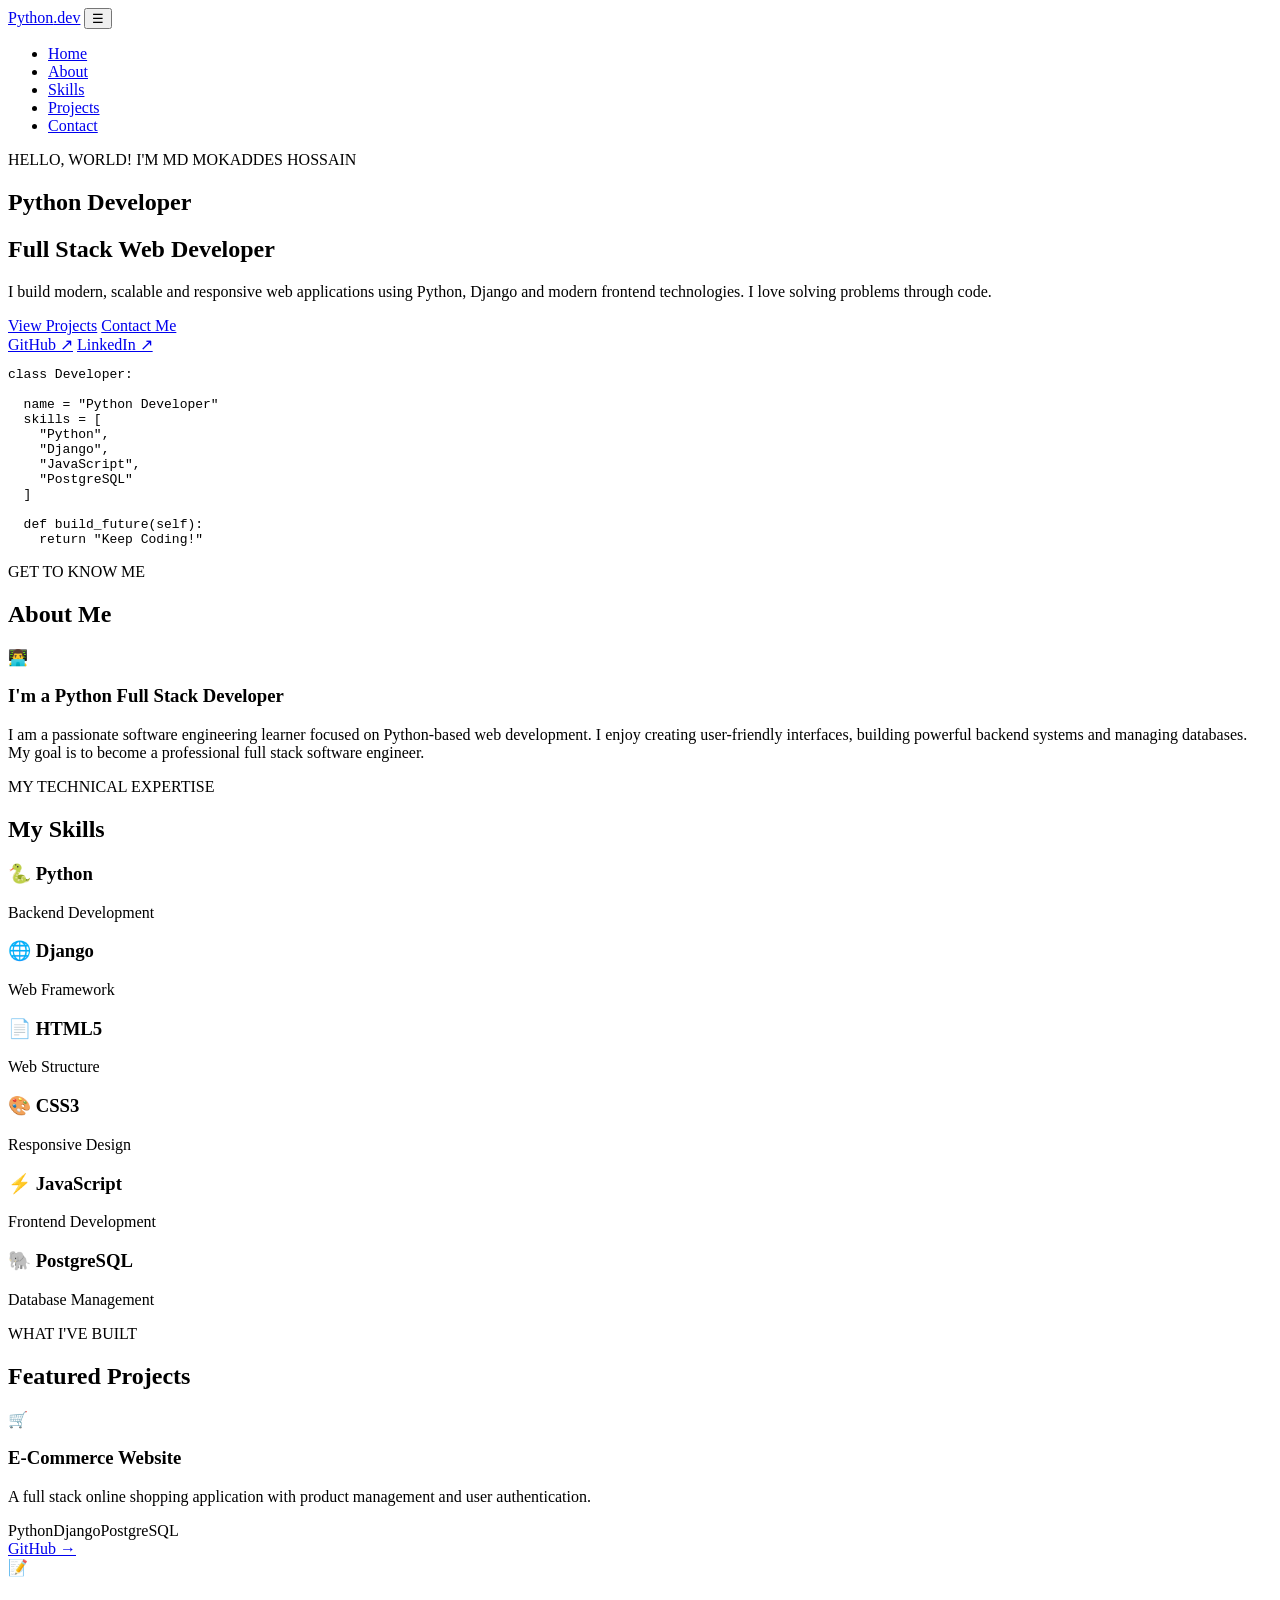
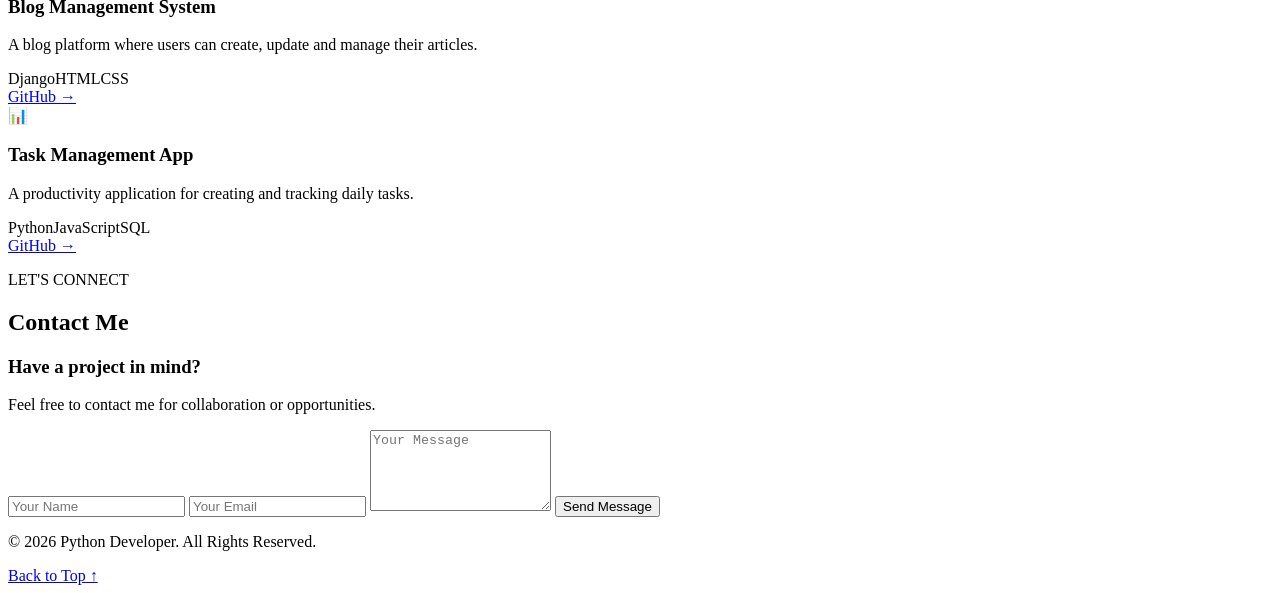
==== commit 23616844: "Add Hero-content paragraph Md  Mokaddes Hossain" ====
--- a/index.html
+++ b/index.html
@@ -31,7 +31,7 @@
   <!-- Hero -->
   <section class="hero container" id="home">
     <div class="hero-content">
-      <p class="subtitle">HELLO, WORLD! I'M</p>
+      <p class="subtitle">HELLO, WORLD! I'M MD MOKADDES HOSSAIN</p>
 
       <h1>Python <span>Developer</span></h1>
 
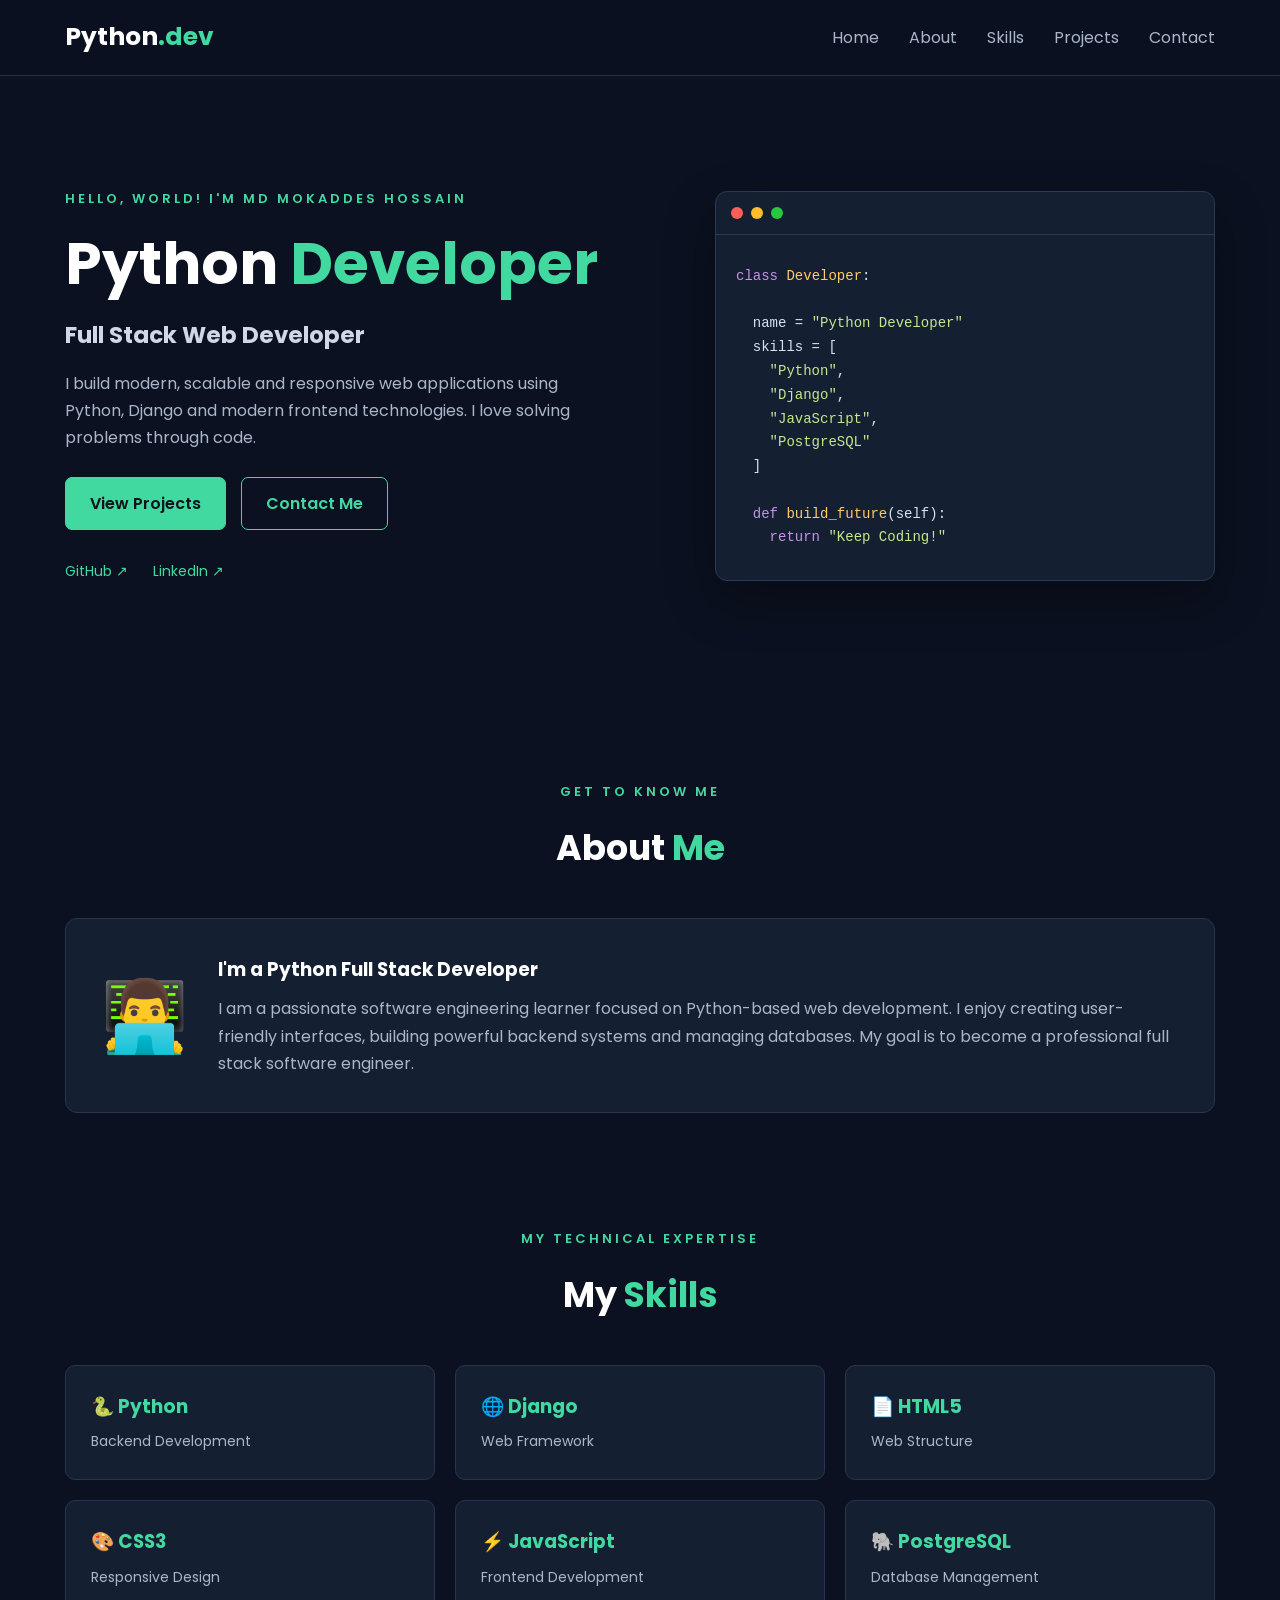
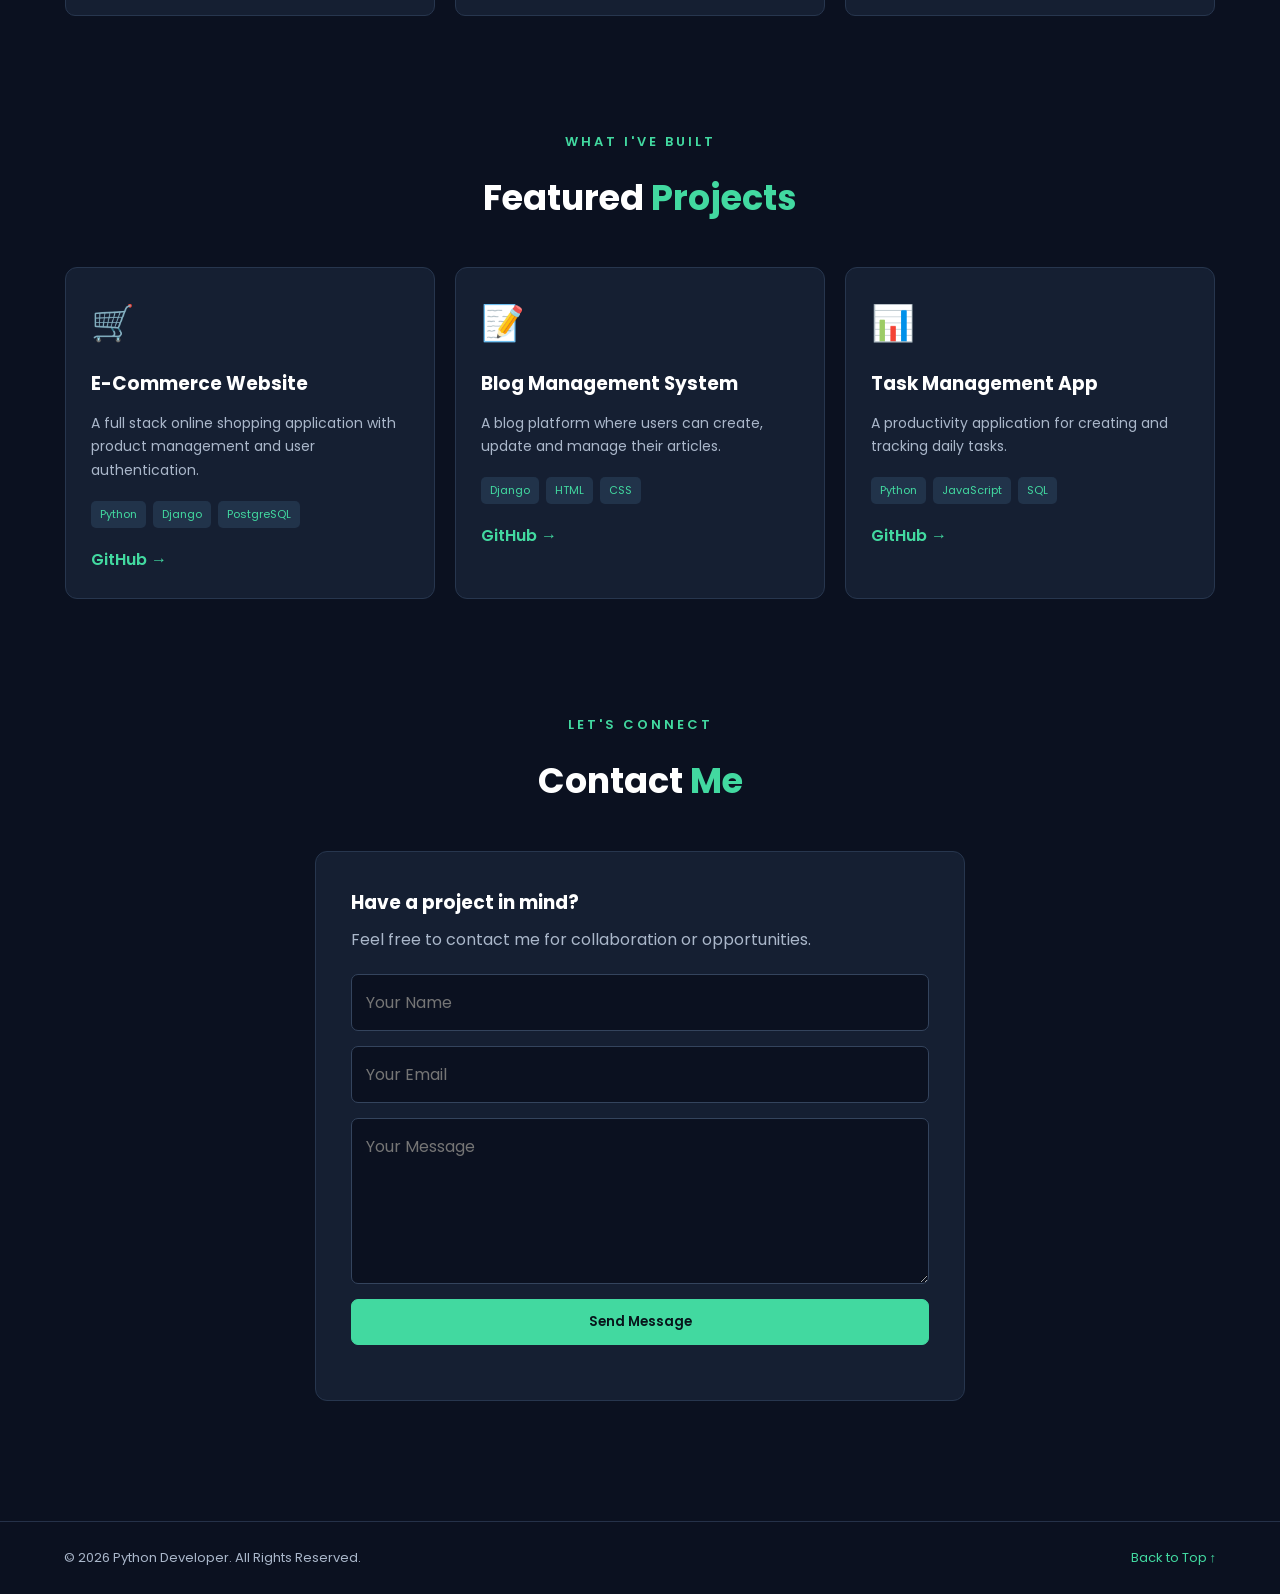
==== commit 9e5c11ef: "Include stylesheet and Google Fonts in index.html Added links to external CSS and Google Fonts." ====
--- a/index.html
+++ b/index.html
@@ -5,6 +5,9 @@
     <meta charset="UTF-8">
     <meta name="viewport" content="width=device-width, initial-scale=1.0">
     <title>My Portfolio</title>
+    <link rel="stylesheet" href="style_for_my_page.css">
+    <link rel="preconnect" href="https://fonts.googleapis.com">
+    <link href="https://fonts.googleapis.com/css2?family=Poppins:wght@300;400;500;600;700;800&display=swap" rel="stylesheet">
 
 </head>
 <body>
--- a/style_for_my_page.css
+++ b/style_for_my_page.css
@@ -0,0 +1,435 @@
+
+/* Global */
+* {
+  margin: 0;
+  padding: 0;
+  box-sizing: border-box;
+  scroll-behavior: smooth;
+}
+
+:root {
+  --bg: #0b1120;
+  --card: #151f32;
+  --green: #42d9a0;
+  --text: #ffffff;
+  --muted: #aab7ca;
+}
+
+body {
+  font-family: 'Poppins', sans-serif;
+  background: var(--bg);
+  color: var(--text);
+  line-height: 1.7;
+}
+
+a {
+  text-decoration: none;
+  color: inherit;
+}
+
+.container {
+  width: 90%;
+  max-width: 1150px;
+  margin: auto;
+}
+
+/* Navbar */
+header {
+  position: sticky;
+  top: 0;
+  z-index: 100;
+  background: rgba(11,17,32,.95);
+  backdrop-filter: blur(12px);
+  border-bottom: 1px solid #253148;
+}
+
+.navbar {
+  min-height: 75px;
+  display: flex;
+  align-items: center;
+  justify-content: space-between;
+}
+
+.logo {
+  font-size: 25px;
+  font-weight: 700;
+}
+
+.logo span, h1 span, h2 span {
+  color: var(--green);
+}
+
+.nav-links {
+  display: flex;
+  gap: 30px;
+  list-style: none;
+}
+
+.nav-links a {
+  color: var(--muted);
+  transition: .3s;
+}
+
+.nav-links a:hover {
+  color: var(--green);
+}
+
+.menu-toggle {
+  display: none;
+  background: transparent;
+  color: white;
+  border: 0;
+  font-size: 27px;
+  cursor: pointer;
+}
+
+/* Hero */
+.hero {
+  min-height: 620px;
+  display: grid;
+  grid-template-columns: 1.2fr 1fr;
+  align-items: center;
+  gap: 50px;
+  padding-top: 50px;
+  padding-bottom: 50px;
+}
+
+.subtitle {
+  color: var(--green);
+  font-size: 13px;
+  font-weight: 600;
+  letter-spacing: 3px;
+  margin-bottom: 15px;
+}
+
+.hero h1 {
+  font-size: clamp(35px, 5vw, 58px);
+  line-height: 1.3;
+}
+
+.hero h2 {
+  font-size: 23px;
+  margin: 15px 0;
+  color: #d0d8e5;
+}
+
+.hero-description {
+  color: var(--muted);
+  max-width: 550px;
+  margin-bottom: 25px;
+}
+
+.hero-buttons {
+  display: flex;
+  flex-wrap: wrap;
+  gap: 15px;
+}
+
+.btn {
+  display: inline-block;
+  padding: 12px 24px;
+  border-radius: 7px;
+  font-weight: 600;
+  border: 1px solid var(--green);
+  cursor: pointer;
+  font-family: inherit;
+  transition: .3s;
+}
+
+.primary {
+  background: var(--green);
+  color: #08151b;
+}
+
+.secondary {
+  color: var(--green);
+}
+
+.btn:hover {
+  transform: translateY(-3px);
+  box-shadow: 0 5px 20px #42d9a033;
+}
+
+.social-links {
+  display: flex;
+  gap: 25px;
+  margin-top: 30px;
+  color: var(--green);
+  font-size: 14px;
+}
+
+/* Code window */
+.code-window {
+  background: #151f32;
+  border: 1px solid #293a53;
+  border-radius: 12px;
+  overflow: hidden;
+  box-shadow: 0 20px 50px #0005;
+}
+
+.window-header {
+  padding: 15px;
+  border-bottom: 1px solid #293a53;
+  display: flex;
+  gap: 8px;
+}
+
+.window-header span {
+  width: 12px;
+  height: 12px;
+  border-radius: 50%;
+  background: #ff5f57;
+}
+
+.window-header span:nth-child(2) {
+  background: #febc2e;
+}
+
+.window-header span:nth-child(3) {
+  background: #28c840;
+}
+
+pre {
+  padding: 30px 20px;
+  overflow-x: auto;
+  color: #d7e2f1;
+  font-size: 14px;
+}
+
+.purple { color: #c792ea; }
+.yellow { color: #ffcb6b; }
+.green { color: #c3e88d; }
+
+/* Sections */
+.section {
+  padding-top: 85px;
+  padding-bottom: 30px;
+}
+
+.section-heading {
+  text-align: center;
+  margin-bottom: 40px;
+}
+
+.section-heading h2 {
+  font-size: 35px;
+}
+
+/* About */
+.about-content {
+  background: var(--card);
+  border: 1px solid #27364e;
+  border-radius: 12px;
+  padding: 35px;
+  display: flex;
+  align-items: center;
+  gap: 30px;
+}
+
+.about-icon {
+  font-size: 70px;
+}
+
+.about-content p {
+  color: var(--muted);
+  margin-top: 10px;
+}
+
+/* Skills */
+.skills-grid {
+  display: grid;
+  grid-template-columns: repeat(3, 1fr);
+  gap: 20px;
+}
+
+.skill-card {
+  background: var(--card);
+  padding: 25px;
+  border: 1px solid #27364e;
+  border-radius: 10px;
+  transition: .3s;
+}
+
+.skill-card:hover, .project-card:hover {
+  transform: translateY(-7px);
+  border-color: var(--green);
+}
+
+.skill-card h3 {
+  color: var(--green);
+  margin-bottom: 8px;
+}
+
+.skill-card p {
+  color: var(--muted);
+  font-size: 14px;
+}
+
+/* Projects */
+.projects-grid {
+  display: grid;
+  grid-template-columns: repeat(3, 1fr);
+  gap: 20px;
+}
+
+.project-card {
+  background: var(--card);
+  border: 1px solid #27364e;
+  border-radius: 12px;
+  padding: 25px;
+  transition: .3s;
+}
+
+.project-icon {
+  font-size: 35px;
+  margin-bottom: 15px;
+}
+
+.project-card p {
+  color: var(--muted);
+  font-size: 14px;
+  margin: 12px 0;
+}
+
+.tags {
+  display: flex;
+  flex-wrap: wrap;
+  gap: 7px;
+  margin: 18px 0;
+}
+
+.tags span {
+  background: #21334a;
+  color: var(--green);
+  padding: 4px 9px;
+  border-radius: 5px;
+  font-size: 11px;
+}
+
+.project-card a {
+  color: var(--green);
+  font-weight: 600;
+}
+
+/* Contact */
+.contact-box {
+  max-width: 650px;
+  margin: auto;
+  background: var(--card);
+  padding: 35px;
+  border-radius: 12px;
+  border: 1px solid #27364e;
+}
+
+.contact-box > p {
+  color: var(--muted);
+  margin: 8px 0 20px;
+}
+
+#contactForm {
+  display: grid;
+  gap: 15px;
+}
+
+#contactForm input,
+#contactForm textarea {
+  width: 100%;
+  padding: 14px;
+  border: 1px solid #34445d;
+  background: #0b1120;
+  color: white;
+  border-radius: 7px;
+  font: inherit;
+  outline: none;
+}
+
+#contactForm input:focus,
+#contactForm textarea:focus {
+  border-color: var(--green);
+}
+
+#formStatus {
+  color: var(--green);
+  margin-top: 12px;
+}
+
+/* Footer */
+footer {
+  margin-top: 90px;
+  padding: 25px 5%;
+  border-top: 1px solid #253148;
+  display: flex;
+  justify-content: space-between;
+  gap: 15px;
+  color: var(--muted);
+  font-size: 13px;
+}
+
+footer a {
+  color: var(--green);
+}
+
+/* Responsive */
+@media (max-width: 850px) {
+  .hero {
+    grid-template-columns: 1fr;
+    padding-top: 80px;
+  }
+
+  .skills-grid,
+  .projects-grid {
+    grid-template-columns: repeat(2, 1fr);
+  }
+}
+
+@media (max-width: 600px) {
+  .menu-toggle {
+    display: block;
+  }
+
+  .nav-links {
+    display: none;
+    position: absolute;
+    top: 75px;
+    left: 0;
+    width: 100%;
+    background: #111b2c;
+    padding: 20px 5%;
+    flex-direction: column;
+    gap: 15px;
+  }
+
+  .nav-links.active {
+    display: flex;
+  }
+
+  .hero {
+    min-height: auto;
+    padding-top: 65px;
+  }
+
+  .hero h1 {
+    font-size: 38px;
+  }
+
+  .skills-grid,
+  .projects-grid {
+    grid-template-columns: 1fr;
+  }
+
+  .about-content {
+    flex-direction: column;
+    text-align: center;
+    padding: 25px;
+  }
+
+  .contact-box {
+    padding: 20px;
+  }
+
+footer {
+    flex-direction: column;
+    align-items: center;
+    text-align: center;
+    }
+}
